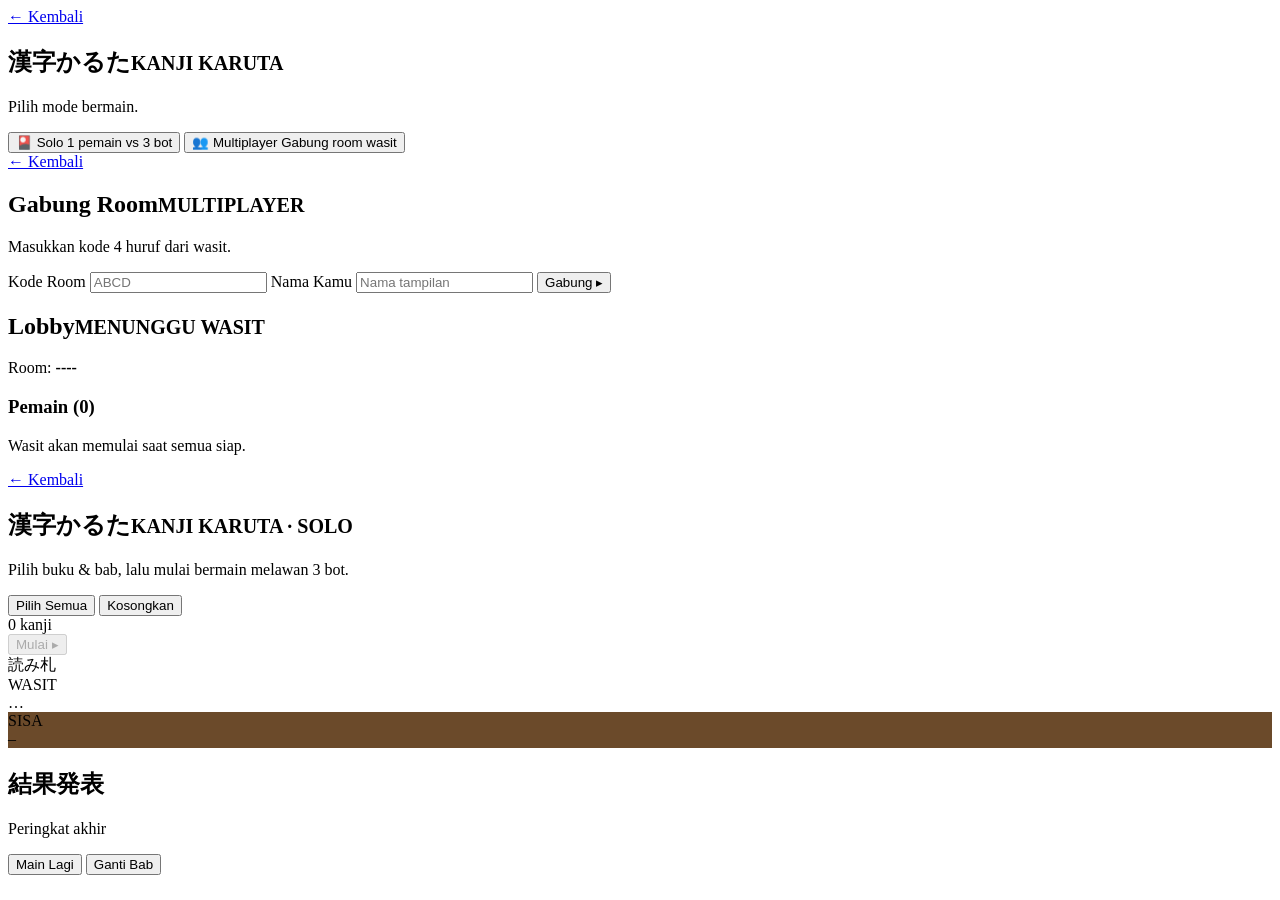
==== play.html @ 52efe7be "Add files via upload" ====
<!DOCTYPE html>
<html lang="id">
<head>
<meta charset="utf-8">
<meta name="viewport" content="width=device-width, initial-scale=1, viewport-fit=cover">
<title>Kanji Karuta</title>
<link rel="preconnect" href="https://fonts.googleapis.com">
<link rel="preconnect" href="https://fonts.gstatic.com" crossorigin>
<link href="https://fonts.googleapis.com/css2?family=Noto+Sans+JP:wght@400;500;700;900&display=swap" rel="stylesheet">
<link rel="stylesheet" href="css/style.css">
</head>
<body>

<div id="app">

  <!-- ============ MODE SELECTOR ============ -->
  <section id="screen-mode" class="screen">
    <div class="wrap">
      <a href="index.html" class="back-link">← Kembali</a>
      <h1 class="title">漢字かるた<small>KANJI KARUTA</small></h1>
      <p class="subtitle">Pilih mode bermain.</p>

      <div class="mode-grid">
        <button class="mode-btn" data-mode="solo" type="button">
          <span class="mode-icon">🎴</span>
          <span class="mode-label">Solo</span>
          <span class="mode-desc">1 pemain vs 3 bot</span>
        </button>
        <button class="mode-btn" data-mode="multi" type="button">
          <span class="mode-icon">👥</span>
          <span class="mode-label">Multiplayer</span>
          <span class="mode-desc">Gabung room wasit</span>
        </button>
      </div>
    </div>
  </section>

  <!-- ============ MULTI JOIN ============ -->
  <section id="screen-multi-join" class="screen">
    <div class="wrap">
      <a href="#" data-back class="back-link">← Kembali</a>
      <h1 class="title">Gabung Room<small>MULTIPLAYER</small></h1>
      <p class="subtitle">Masukkan kode 4 huruf dari wasit.</p>

      <div class="join-form">
        <label>
          Kode Room
          <input id="joinCode" type="text" inputmode="text" maxlength="4"
                 placeholder="ABCD" autocapitalize="characters" autocomplete="off">
        </label>
        <label>
          Nama Kamu
          <input id="joinName" type="text" maxlength="16"
                 placeholder="Nama tampilan" autocomplete="off">
        </label>
        <button class="btn primary" id="btnJoin" type="button">Gabung ▸</button>
        <div class="join-error" id="joinError"></div>
      </div>
    </div>
  </section>

  <!-- ============ MULTI LOBBY ============ -->
  <section id="screen-multi-lobby" class="screen">
    <div class="wrap">
      <h1 class="title">Lobby<small>MENUNGGU WASIT</small></h1>
      <p class="subtitle">Room: <strong id="lobbyCode">----</strong></p>

      <div class="lobby-info">
        <h3>Pemain (<span id="lobbyCount">0</span>)</h3>
        <ul class="lobby-list" id="lobbyPlayers"></ul>
        <p class="hint">Wasit akan memulai saat semua siap.</p>
      </div>
    </div>
  </section>

  <!-- ============ SOLO SETUP ============ -->
  <section id="screen-setup" class="screen">
    <div class="wrap">
      <a href="index.html" class="back-link">← Kembali</a>
      <h1 class="title">漢字かるた<small>KANJI KARUTA · SOLO</small></h1>
      <p class="subtitle">Pilih buku &amp; bab, lalu mulai bermain melawan 3 bot.</p>

      <div id="bookList"></div>

      <div class="actions">
        <button class="btn" id="btnAll" type="button">Pilih Semua</button>
        <button class="btn" id="btnNone" type="button">Kosongkan</button>
        <div class="pool-info" id="poolInfo">0 kanji</div>
        <button class="btn primary" id="btnStart" type="button" disabled>Mulai ▸</button>
      </div>
    </div>
  </section>

  <!-- ============ GAME (shared: solo & multi) ============ -->
  <section id="screen-game" class="screen">
    <div class="hud">
      <div class="referee">
        <div class="tag">読み札<br>WASIT</div>
        <div class="meaning" id="meaning">…</div>
        <div class="tag" id="remainTag" style="background:#6b4a2a;">SISA<br>–</div>
      </div>
      <div class="scores" id="scores"></div>
    </div>
    <div class="field" id="field"></div>
  </section>

  <!-- ============ RESULT ============ -->
  <section id="screen-result" class="screen">
    <div class="result-card">
      <h2 class="result-title">結果発表</h2>
      <p class="result-sub">Peringkat akhir</p>
      <div id="resultList"></div>
      <div class="result-actions">
        <button class="btn primary" id="btnAgain" type="button">Main Lagi</button>
        <button class="btn" id="btnChange" type="button">Ganti Bab</button>
      </div>
    </div>
  </section>

</div>

<div class="toast" id="toast"></div>

<script type="module" src="js/boot.js"></script>
</body>
</html>
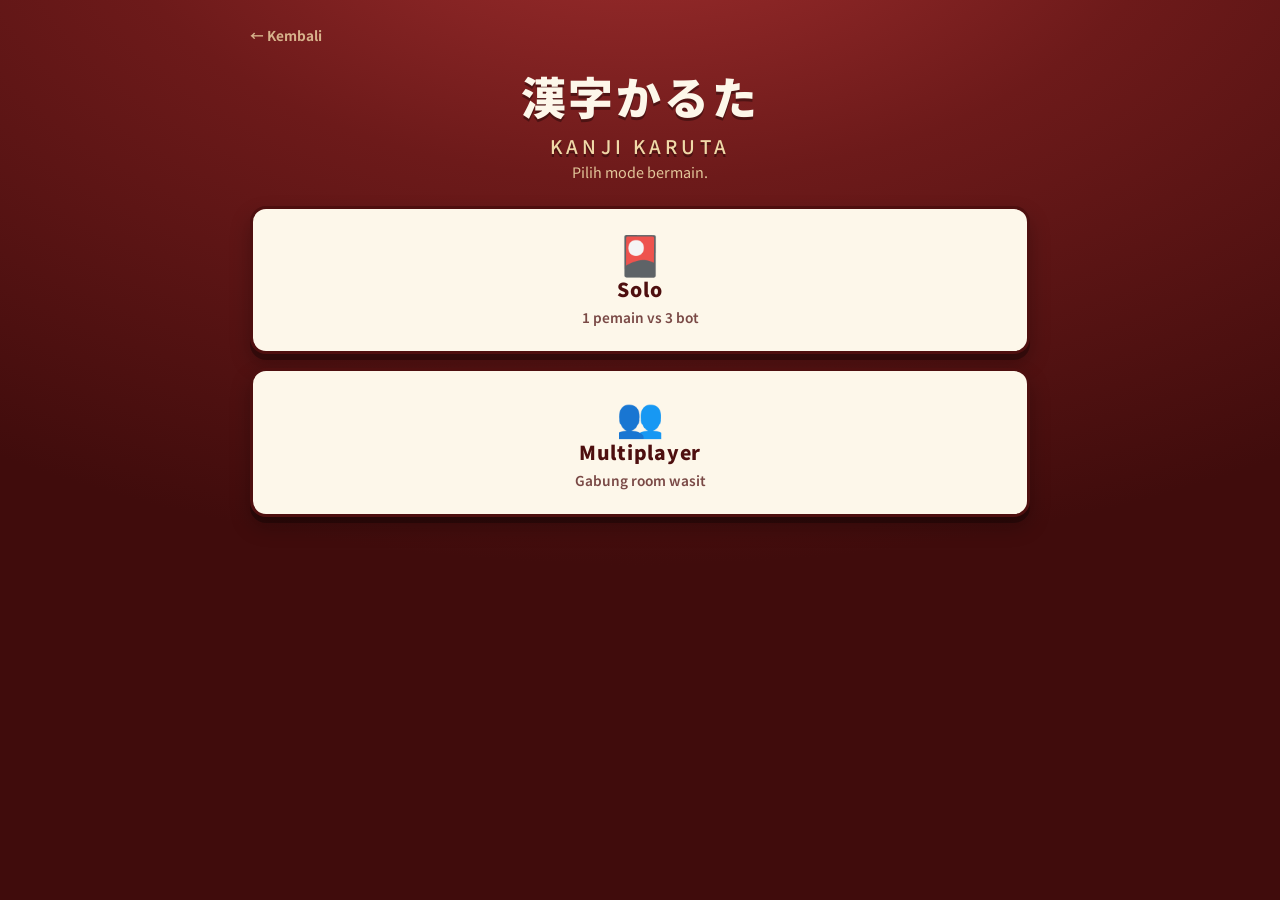
==== commit a40e4e1c: "Add leave button for game modes Added a leave button for solo and multiplayer modes with appropriate" ====
--- a/play.html
+++ b/play.html
@@ -91,17 +91,26 @@
     </div>
   </section>
 
-  <!-- ============ GAME (shared: solo & multi) ============ -->
+    <!-- ============ GAME (shared: solo & multi) ============ -->
   <section id="screen-game" class="screen">
     <div class="hud">
       <div class="referee">
         <div class="tag">読み札<br>WASIT</div>
-        <div class="meaning" id="meaning">…</div>
+        <div class="meaning" id="meaning">
+          <span class="prompt-reading"></span>
+          <span class="prompt-meaning">…</span>
+        </div>
         <div class="tag" id="remainTag" style="background:#6b4a2a;">SISA<br>–</div>
       </div>
       <div class="scores" id="scores"></div>
     </div>
     <div class="field" id="field"></div>
+
+    <!-- ✅ NEW: tombol keluar untuk solo maupun player multiplayer.
+         solo.js dan multi.js masing-masing memasang handler-nya sendiri
+         (hanya satu modul yang di-load per halaman, jadi tidak konflik).
+         Gaya visual (.btn-leave-fab) sudah ada di style.css. -->
+    <button class="btn btn-leave-fab" id="btnLeaveGame" type="button">Keluar</button>
   </section>
 
   <!-- ============ RESULT ============ -->
@@ -123,4 +132,4 @@
 
 <script type="module" src="js/boot.js"></script>
 </body>
-</html>+</html>
--- a/css/style.css
+++ b/css/style.css
@@ -0,0 +1,573 @@
+/* =========================================================
+   TEMA WARNA — hangat ala karuta (merah tua + krem + emas)
+   ========================================================= */
+:root{
+  --red:#7c1f1f;
+  --red-dark:#4e0f0f;
+  --red-soft:#a83232;
+  --cream:#fdf7ea;
+  --cream-2:#f4e7cc;
+  --gold:#c9a227;
+  --ink:#2a1a12;
+  --green:#2f7d4f;
+}
+
+*{box-sizing:border-box;}
+html,body{height:100%;}
+
+body{
+  margin:0;
+  font-family:"Noto Sans JP", system-ui, -apple-system, "Segoe UI", sans-serif;
+  color:var(--ink);
+  background:radial-gradient(1200px 700px at 50% -15%, #a53030 0%, #6d1a1a 45%, #400c0c 100%);
+  background-attachment:fixed;
+  -webkit-tap-highlight-color:transparent;
+}
+
+#app{
+  height:100dvh;
+  display:flex;
+  flex-direction:column;
+  overflow:hidden;
+}
+
+.screen{display:none; flex:1; min-height:0; flex-direction:column;}
+.screen.active{display:flex;}
+
+/* =========================================================
+   LAYAR SETUP
+   ========================================================= */
+#screen-setup{overflow-y:auto; padding:22px 14px 44px;}
+.wrap{max-width:780px; margin:0 auto; width:100%;}
+
+.back-link{
+  display:inline-block;
+  color:#f0d9a8; text-decoration:none;
+  font-size:.85rem; font-weight:700;
+  margin-bottom:12px; opacity:.8;
+  transition:opacity .15s;
+}
+.back-link:hover{opacity:1;}
+
+.title{
+  text-align:center; color:var(--cream); margin:6px 0 2px;
+  font-size:clamp(1.8rem, 7vw, 2.8rem); font-weight:900; letter-spacing:.06em;
+  text-shadow:0 3px 0 rgba(0,0,0,.35);
+}
+.title small{
+  display:block; font-size:.42em; font-weight:500; letter-spacing:.22em;
+  color:#f0d9a8; margin-top:4px;
+}
+.subtitle{
+  text-align:center; color:#f0d9a8; font-size:.9rem; margin:0 0 20px; opacity:.9;
+}
+
+.book{
+  background:var(--cream);
+  border-radius:14px;
+  border:3px solid var(--red-dark);
+  box-shadow:0 8px 0 rgba(0,0,0,.22), 0 12px 24px rgba(0,0,0,.25);
+  padding:12px 14px 14px;
+  margin-bottom:14px;
+}
+
+.book-head{
+  display:flex; align-items:center; gap:10px; cursor:pointer;
+  font-weight:900; font-size:1.05rem; color:var(--red-dark);
+  padding-bottom:8px; border-bottom:2px dashed #e3d2ac; margin-bottom:10px;
+  user-select:none;
+}
+.book-head input{width:20px; height:20px; accent-color:var(--red); cursor:pointer;}
+.book-head .cnt{
+  margin-left:auto; background:#f0e3c6; padding:2px 10px;
+  border-radius:999px; font-size:.78rem; color:#9b8460;
+}
+
+.max-players-config {
+  display: flex; align-items: center; gap: 12px;
+  background: var(--cream);
+  border: 3px solid var(--red-dark);
+  border-radius: 14px; padding: 12px 16px; margin-bottom: 14px;
+  box-shadow: 0 8px 0 rgba(0,0,0,.22), 0 12px 24px rgba(0,0,0,.25);
+}
+.max-players-config label {
+  font-weight: 800; color: var(--red-dark);
+  font-size: 0.95rem; flex: 1;
+}
+.max-players-config input {
+  width: 84px; padding: 8px 10px; border-radius: 8px;
+  border: 2px solid #d8c39a; background: #fffaf0;
+  color: var(--red-dark); font-weight: 800; font-size: 1rem;
+  font-family: inherit; text-align: center;
+}
+.max-players-config input:focus {
+  outline: none; border-color: var(--gold);
+  box-shadow: 0 0 0 3px rgba(201,162,39,.25);
+}
+
+.chapters{display:flex; flex-wrap:wrap; gap:8px;}
+
+.chk{
+  display:inline-flex; align-items:center; gap:7px; cursor:pointer; user-select:none;
+  background:#fffaf0; border:2px solid #e3d2ac; border-radius:999px;
+  padding:6px 12px 6px 9px; font-size:.85rem; font-weight:700; color:#6b4a2a;
+  transition:.14s;
+}
+.chk:hover{border-color:var(--gold);}
+.chk input{width:16px; height:16px; accent-color:var(--red); cursor:pointer; margin:0;}
+.chk:has(input:checked){background:#fff0cf; border-color:var(--gold); color:var(--red-dark);}
+.chk .cnt{
+  font-size:.72rem; font-weight:700; color:#9b8460;
+  background:#f0e3c6; border-radius:999px; padding:1px 7px;
+}
+
+.actions{
+  position:sticky; bottom:0; margin-top:18px;
+  display:flex; align-items:center; gap:10px; flex-wrap:wrap;
+  background:linear-gradient(180deg, rgba(78,15,15,0), #400c0c 40%);
+  padding:14px 0 6px;
+}
+
+button{font-family:inherit; cursor:pointer; border:none;}
+
+.btn{
+  border-radius:12px; padding:11px 16px; font-weight:800; font-size:.92rem;
+  background:var(--cream-2); color:var(--red-dark);
+  border:2px solid #d8c39a;
+  box-shadow:0 4px 0 rgba(0,0,0,.25);
+  transition:transform .08s, box-shadow .08s, background .15s;
+}
+.btn:active{transform:translateY(3px); box-shadow:0 1px 0 rgba(0,0,0,.25);}
+
+.btn.primary{
+  flex:1; min-width:170px;
+  background:linear-gradient(180deg,#c93434,#8c1f1f);
+  color:#fff8e6; border-color:#5e1212; font-size:1.05rem; letter-spacing:.05em;
+  text-shadow:0 1px 0 rgba(0,0,0,.35);
+}
+.btn.primary:disabled{
+  background:#6b5555; border-color:#4a3838; color:#c9b8b8; cursor:not-allowed;
+  box-shadow:none; transform:none;
+}
+
+.pool-info{
+  color:#f0d9a8; font-size:.86rem; font-weight:700; white-space:nowrap;
+  background:rgba(0,0,0,.22); padding:9px 14px; border-radius:12px;
+}
+
+/* =========================================================
+   LAYAR GAME
+   ========================================================= */
+#screen-game{background:#400c0c; min-height:0;}
+
+.hud{
+  background:linear-gradient(180deg,var(--cream),var(--cream-2));
+  border-bottom:4px solid var(--red-dark);
+  padding:10px 12px 11px;
+  box-shadow:0 6px 16px rgba(0,0,0,.35);
+  flex:0 0 auto;
+}
+
+.referee{
+  display:flex; align-items:center; gap:12px; min-height:56px;
+  background:#fffaf0; border:3px solid var(--red);
+  border-radius:12px; padding:8px 14px;
+}
+.referee .tag{
+  flex:0 0 auto; font-size:.62rem; font-weight:900; letter-spacing:.12em;
+  color:#fff; background:var(--red); padding:5px 9px; border-radius:8px;
+  line-height:1.15; text-align:center;
+}
+
+.meaning{
+  flex:1; min-width:0;
+  font-size:clamp(1.1rem, 4.6vw, 1.95rem);
+  font-weight:900; line-height:1.12;
+  display:flex; flex-direction:column; justify-content:center;
+  gap:1px; overflow:hidden;
+}
+.meaning .prompt-reading{
+  font-size:.58em; font-weight:700; color:#8a6a3a;
+  letter-spacing:.05em; line-height:1.1;
+  white-space:nowrap; overflow:hidden; text-overflow:ellipsis;
+}
+.meaning .prompt-meaning{
+  font-weight:900; color:var(--red-dark); letter-spacing:.01em;
+  overflow:hidden; text-overflow:ellipsis;
+}
+.meaning.waiting .prompt-meaning{color:#b09a76; letter-spacing:.3em;}
+.meaning.pop{animation:popIn .35s cubic-bezier(.2,1.6,.5,1);}
+
+@keyframes popIn{
+  from{transform:scale(.8); opacity:.2;}
+  to{transform:scale(1); opacity:1;}
+}
+
+.scores{display:flex; gap:8px; margin-top:10px; flex-wrap:wrap;}
+
+.chip{
+  flex:1 1 132px; min-width:0;
+  display:flex; align-items:center; justify-content:space-between; gap:8px;
+  background:#fff8ec; border:2px solid #e0cfa8; border-radius:10px;
+  padding:6px 9px; font-size:.8rem; font-weight:800; color:#6b4a2a;
+  transition:.15s;
+}
+.chip .cname{overflow:hidden; text-overflow:ellipsis; white-space:nowrap;}
+.chip .cpts{
+  background:var(--red); color:#fff; border-radius:999px;
+  padding:1px 9px; font-weight:900; font-size:.86rem; min-width:28px; text-align:center;
+}
+.chip.you{
+  background:#fff3d0; border-color:var(--gold); color:var(--red-dark);
+  box-shadow:0 0 0 2px rgba(201,162,39,.4);
+}
+.chip.you .cpts{background:var(--gold); color:#3a2a00;}
+
+.field{
+  flex:1; min-height:0; overflow-y:auto; -webkit-overflow-scrolling:touch;
+  padding:12px;
+  display:grid;
+  grid-template-columns:repeat(auto-fill, minmax(100px, 1fr));
+  gap:10px; align-content:start;
+  position:relative;
+}
+
+.card{
+  position:relative;
+  display:flex; flex-direction:column; align-items:center; justify-content:center;
+  gap:3px; min-height:92px; padding:10px 6px;
+  border:3px solid var(--red); border-radius:10px;
+  background:linear-gradient(180deg,#fffdf7 0%,#f7ecd6 100%);
+  color:var(--ink); font-family:inherit;
+  box-shadow:0 4px 0 rgba(90,18,18,.4), 0 7px 16px rgba(0,0,0,.25);
+  transition:transform .08s ease, box-shadow .12s ease, border-color .15s;
+  user-select:none; -webkit-user-select:none;
+  overflow:hidden; animation:dealIn .28s ease backwards;
+}
+.card:hover{border-color:var(--red-soft);}
+.card:active{transform:translateY(2px); box-shadow:0 2px 0 rgba(90,18,18,.4);}
+
+@keyframes dealIn{
+  from{transform:scale(.85) translateY(8px); opacity:0;}
+  to{transform:scale(1) translateY(0); opacity:1;}
+}
+
+.card .kanji{
+  font-size:2rem; font-weight:900; line-height:1.05;
+  letter-spacing:.03em; text-align:center;
+  word-break:break-word; overflow-wrap:anywhere;
+}
+.card.len-lg .kanji{font-size:1.55rem;}
+.card.len-xl .kanji{font-size:1.2rem;}
+
+.card .reading{
+  font-size:.66rem; font-weight:600; color:#9a7d55;
+  letter-spacing:.02em; text-align:center; line-height:1.1;
+  max-width:100%; overflow:hidden; text-overflow:ellipsis; white-space:nowrap;
+}
+
+@media (max-width:420px){
+  .card .kanji{font-size:1.7rem;}
+  .card.len-lg .kanji{font-size:1.35rem;}
+  .card.len-xl .kanji{font-size:1.05rem;}
+  .card{min-height:82px;}
+  .field{grid-template-columns:repeat(auto-fill, minmax(92px, 1fr)); gap:8px; padding:9px;}
+  .meaning{font-size:clamp(1rem, 4.2vw, 1.6rem);}
+  .meaning .prompt-reading{font-size:.6em;}
+}
+
+.card.wrong{
+  animation:shake .45s cubic-bezier(.36,.07,.19,.97);
+  border-color:#e04545 !important;
+  background:linear-gradient(180deg,#ffe3e3,#ffc9c9) !important;
+}
+@keyframes shake{
+  10%,90%{transform:translateX(-2px);}
+  20%,80%{transform:translateX(4px);}
+  30%,50%,70%{transform:translateX(-6px);}
+  40%,60%{transform:translateX(6px);}
+}
+
+.card.found{
+  animation:foundOut .5s ease forwards;
+  border-color:var(--green) !important;
+  background:linear-gradient(180deg,#ddffe9,#b6f0cd) !important;
+  pointer-events:none;
+}
+@keyframes foundOut{
+  0%{transform:scale(1); opacity:1;}
+  35%{transform:scale(1.14); opacity:1; box-shadow:0 0 0 8px rgba(47,125,79,.25);}
+  100%{transform:scale(.55) rotate(4deg); opacity:0;}
+}
+
+/* ---------- Kanji picker (host) — scrollable & rapat ---------- */
+.kanji-picker{
+  flex: 1 1 auto;
+  min-height: 0;
+  max-height: 55vh;
+  overflow-y: auto;
+  overflow-x: hidden;
+  -webkit-overflow-scrolling: touch;
+  overscroll-behavior: contain;
+  padding: 10px 12px 120px;
+  display: grid;
+  grid-template-columns: repeat(auto-fill, minmax(72px, 1fr));
+  gap: 6px;
+  align-content: start;
+  scrollbar-width: thin;
+}
+.kanji-picker::-webkit-scrollbar{width:8px;}
+.kanji-picker::-webkit-scrollbar-thumb{background:rgba(201,162,39,.5); border-radius:4px;}
+.kanji-picker::-webkit-scrollbar-track{background:rgba(0,0,0,.1);}
+
+.kanji-pick-btn{
+  display:flex; flex-direction:column; align-items:center; justify-content:center;
+  gap:2px; padding:6px 4px; min-height:62px;
+  border:2px solid var(--red); border-radius:8px;
+  background:linear-gradient(180deg, #fffdf7 0%, #f7ecd6 100%);
+  color:var(--ink); font-family:inherit; cursor:pointer;
+  box-shadow:0 2px 0 rgba(90,18,18,.3);
+  transition:transform .08s, box-shadow .08s, border-color .15s;
+}
+.kanji-pick-btn:hover{border-color:var(--red-soft);}
+.kanji-pick-btn:active{transform:translateY(2px); box-shadow:0 1px 0 rgba(90,18,18,.3);}
+.kanji-pick-btn:disabled{opacity:.4; cursor:not-allowed;}
+
+.kanji-pick-btn .kp-kanji{
+  font-size:1.3rem; font-weight:900; line-height:1;
+}
+.kanji-pick-btn .kp-reading{
+  font-size:.58rem; color:#8a6a3a; font-weight:700;
+  line-height:1.1; max-width:100%;
+  overflow:hidden; text-overflow:ellipsis; white-space:nowrap;
+}
+.kanji-pick-btn .kp-meaning{
+  font-size:.56rem; color:#6b4a2a; text-align:center;
+  overflow:hidden; text-overflow:ellipsis; white-space:nowrap;
+  max-width:100%; line-height:1.1;
+}
+
+.picker-empty{
+  grid-column:1 / -1; text-align:center; color:#d4b88a;
+  padding:24px; font-weight:700;
+}
+
+/* ---------- Toast ---------- */
+.toast{
+  position:fixed; left:50%; bottom:26px; transform:translate(-50%, 24px);
+  background:rgba(20,6,6,.92); color:#fff3d8;
+  padding:11px 20px; border-radius:999px;
+  font-weight:800; font-size:.9rem; letter-spacing:.02em;
+  border:2px solid rgba(201,162,39,.6);
+  opacity:0; pointer-events:none; transition:.25s;
+  z-index:50; white-space:nowrap; max-width:92vw; overflow:hidden; text-overflow:ellipsis;
+}
+.toast.show{opacity:1; transform:translate(-50%, 0);}
+.toast.good{border-color:#63c48c; color:#d8ffe8;}
+.toast.bad{border-color:#ff7a7a; color:#ffdede;}
+
+/* =========================================================
+   LAYAR HASIL
+   ========================================================= */
+#screen-result{
+  overflow-y:auto; padding:26px 16px 40px;
+  align-items:center;
+}
+
+.result-card{
+  width:100%; max-width:520px;
+  background:var(--cream);
+  border:4px solid var(--red-dark); border-radius:18px;
+  box-shadow:0 10px 0 rgba(0,0,0,.3), 0 20px 40px rgba(0,0,0,.35);
+  padding:22px 20px 24px;
+  animation:popIn .4s cubic-bezier(.2,1.6,.5,1);
+}
+
+.result-title{
+  text-align:center; font-size:1.5rem; font-weight:900;
+  color:var(--red-dark); margin:0 0 4px; letter-spacing:.08em;
+}
+.result-sub{text-align:center; color:#9a7d55; font-size:.84rem; margin:0 0 18px; font-weight:600;}
+
+.rank-row{
+  display:flex; align-items:center; gap:12px;
+  padding:12px 14px; border-radius:12px; margin-bottom:9px;
+  background:#fffaf0; border:2px solid #e8d9b6;
+  font-weight:800; color:#6b4a2a;
+  animation:popIn .35s ease backwards;
+}
+.rank-row.you{
+  background:#fff3d0; border-color:var(--gold); color:var(--red-dark);
+  box-shadow:0 0 0 2px rgba(201,162,39,.35);
+}
+.rank-row .rank{
+  flex:0 0 44px; text-align:center; font-size:1.25rem; font-weight:900;
+  color:var(--red);
+}
+.rank-row .rname{flex:1; overflow:hidden; text-overflow:ellipsis; white-space:nowrap;}
+.rank-row .rpts{
+  background:var(--red); color:#fff; border-radius:999px;
+  padding:3px 13px; font-weight:900; font-size:.95rem;
+}
+.rank-row.you .rpts{background:var(--gold); color:#3a2a00;}
+
+.result-actions{display:flex; gap:10px; margin-top:20px; flex-wrap:wrap;}
+.result-actions .btn{flex:1 1 140px;}
+
+/* =========================================================
+   LANDING
+   ========================================================= */
+.landing-body{overflow-x:hidden; overflow-y:auto;}
+
+.landing{
+  min-height:100dvh; display:flex; align-items:center; justify-content:center;
+  padding:30px 18px;
+}
+.landing-inner{width:100%; max-width:460px; text-align:center;}
+
+.landing-title{
+  color:var(--cream);
+  font-size:clamp(2rem, 8vw, 3rem);
+  font-weight:900; letter-spacing:.06em; margin:0 0 8px;
+  text-shadow:0 4px 0 rgba(0,0,0,.35);
+}
+.landing-title small{
+  display:block; font-size:.38em; font-weight:500;
+  letter-spacing:.22em; color:#f0d9a8; margin-top:6px;
+}
+.landing-subtitle{color:#f0d9a8; font-size:.92rem; margin:0 0 32px; opacity:.9;}
+.landing-buttons{display:flex; flex-direction:column; gap:12px; margin-bottom:28px;}
+
+.landing-btn{
+  display:flex; align-items:center; gap:14px;
+  padding:18px 20px; background:var(--cream);
+  border:3px solid var(--red-dark); border-radius:16px;
+  color:var(--red-dark); text-align:left; text-decoration:none;
+  font-family:inherit; cursor:pointer;
+  box-shadow:0 6px 0 rgba(0,0,0,.3), 0 10px 20px rgba(0,0,0,.25);
+  transition:transform .1s, box-shadow .1s, border-color .15s;
+}
+.landing-btn:active{transform:translateY(4px); box-shadow:0 2px 0 rgba(0,0,0,.3);}
+.landing-btn:disabled{opacity:.5; cursor:not-allowed; filter:grayscale(.6);}
+.landing-btn:not(:disabled):hover{border-color:var(--gold);}
+.landing-btn-primary{
+  background:linear-gradient(180deg,#c93434,#8c1f1f);
+  color:#fff8e6; border-color:#5e1212;
+}
+.landing-btn-icon{font-size:1.8rem; line-height:1; flex:0 0 auto;}
+.landing-btn-label{display:block; font-weight:900; font-size:1.1rem; letter-spacing:.02em;}
+.landing-btn-desc{display:block; font-size:.8rem; font-weight:600; opacity:.75; margin-top:2px;}
+.landing-footer{color:#d4b88a; font-size:.8rem; margin:0; opacity:.7;}
+
+/* =========================================================
+   MULTIPLAYER UI
+   ========================================================= */
+.mode-grid{display:flex; flex-direction:column; gap:14px; margin-top:24px;}
+.mode-btn{
+  display:flex; flex-direction:column; align-items:center; gap:4px;
+  padding:24px 20px; background:var(--cream);
+  border:3px solid var(--red-dark); border-radius:16px;
+  color:var(--red-dark); font-family:inherit; cursor:pointer;
+  box-shadow:0 6px 0 rgba(0,0,0,.3), 0 10px 20px rgba(0,0,0,.25);
+  transition:transform .1s, box-shadow .1s, border-color .15s;
+}
+.mode-btn:active{transform:translateY(4px); box-shadow:0 2px 0 rgba(0,0,0,.3);}
+.mode-btn:hover{border-color:var(--gold);}
+.mode-icon{font-size:2.4rem; line-height:1;}
+.mode-label{font-weight:900; font-size:1.2rem; letter-spacing:.04em;}
+.mode-desc{font-size:.85rem; font-weight:600; opacity:.75;}
+
+.join-form{display:flex; flex-direction:column; gap:14px; max-width:400px; margin:24px auto 0;}
+.join-form label{display:flex; flex-direction:column; gap:6px; font-weight:700; color:#f0d9a8; font-size:.88rem;}
+.join-form input{
+  font-family:inherit; font-size:1.1rem; padding:12px 14px;
+  border-radius:10px; border:2px solid #d8c39a;
+  background:var(--cream); color:var(--red-dark); font-weight:800;
+}
+.join-form input:focus{outline:none; border-color:var(--gold); box-shadow:0 0 0 3px rgba(201,162,39,.25);}
+.join-form input#joinCode{text-transform:uppercase; text-align:center; letter-spacing:.3em; font-size:1.4rem;}
+.join-error{color:#ffb0b0; font-weight:700; font-size:.9rem; min-height:1.2em; text-align:center;}
+
+.lobby-info{
+  background:var(--cream); border-radius:14px; border:3px solid var(--red-dark);
+  box-shadow:0 8px 0 rgba(0,0,0,.22), 0 12px 24px rgba(0,0,0,.25);
+  padding:16px 18px; margin-top:18px;
+}
+.lobby-info h3{
+  margin:0 0 10px; color:var(--red-dark); font-size:1rem;
+  border-bottom:2px dashed #e3d2ac; padding-bottom:8px;
+}
+.lobby-list{list-style:none; padding:0; margin:0; display:flex; flex-direction:column; gap:6px;}
+.lobby-list li{
+  display:flex; align-items:center; gap:10px;
+  padding:8px 10px; border-radius:8px;
+  background:#fffaf0; border:1px solid #e8d9b6;
+  font-weight:700; color:#6b4a2a;
+}
+.lobby-list li.offline{opacity:.5;}
+.lobby-list .dot{width:8px; height:8px; border-radius:50%; background:var(--green); flex:0 0 auto;}
+.lobby-list .dot.offline{background:#999;}
+
+.lobby-list .pname{overflow:hidden; text-overflow:ellipsis; white-space:nowrap;}
+.lobby-list .pstate{margin-left:auto; font-size:.75rem; color:#9b8460; font-weight:700;}
+
+.kick-btn{
+  flex:0 0 auto; padding:4px 10px; font-size:.72rem; font-weight:800;
+  border-radius:8px; background:#ffe9e9; color:#8c1f1f;
+  border:2px solid #e0a3a3;
+  box-shadow:0 2px 0 rgba(0,0,0,.15);
+}
+.kick-btn:active{transform:translateY(2px); box-shadow:none;}
+.kick-btn:disabled{opacity:.5; cursor:not-allowed;}
+
+.leave-room-wrap{display:flex; justify-content:center; margin-top:16px;}
+
+.btn-leave-fab{
+  position:fixed; bottom:18px; right:18px; z-index:30;
+  padding:8px 14px; font-size:.78rem; font-weight:800;
+  border-radius:999px;
+  background:rgba(20,6,6,.82); color:#f0d9a8;
+  border:2px solid rgba(201,162,39,.55);
+  box-shadow:0 4px 12px rgba(0,0,0,.4);
+}
+.btn-leave-fab:active{transform:translateY(2px);}
+
+.room-info{
+  background:var(--cream); border-radius:14px; border:3px solid var(--red-dark);
+  box-shadow:0 8px 0 rgba(0,0,0,.22), 0 12px 24px rgba(0,0,0,.25);
+  padding:18px; margin:20px auto; max-width:400px; text-align:center;
+}
+.room-info p{margin:0 0 6px; color:#9a7d55; font-weight:700; font-size:.85rem; letter-spacing:.1em;}
+.room-code{
+  font-size:2.6rem; font-weight:900; letter-spacing:.3em;
+  color:var(--red-dark); margin:6px 0 12px;
+  font-family:ui-monospace, SFMono-Regular, monospace;
+}
+
+.host-status{
+  flex:0 0 auto; padding:14px; text-align:center;
+  color:#f0d9a8; font-weight:700; font-size:.95rem;
+  background:rgba(0,0,0,.22);
+}
+
+.hint{color:#d4b88a; font-size:.82rem; margin:8px 0 0; opacity:.85;}
+
+/* =========================================================
+   SCROLL untuk layar non-game
+   ========================================================= */
+#screen-mode,
+#screen-multi-join,
+#screen-multi-lobby,
+#screen-host-setup,
+#screen-host-lobby {
+  overflow-y: auto;
+  -webkit-overflow-scrolling: touch;
+  padding: 22px 14px 44px;
+}
+
+#screen-host-result {
+  overflow-y: auto;
+  -webkit-overflow-scrolling: touch;
+  padding: 26px 16px 40px;
+  align-items: center;
+}
